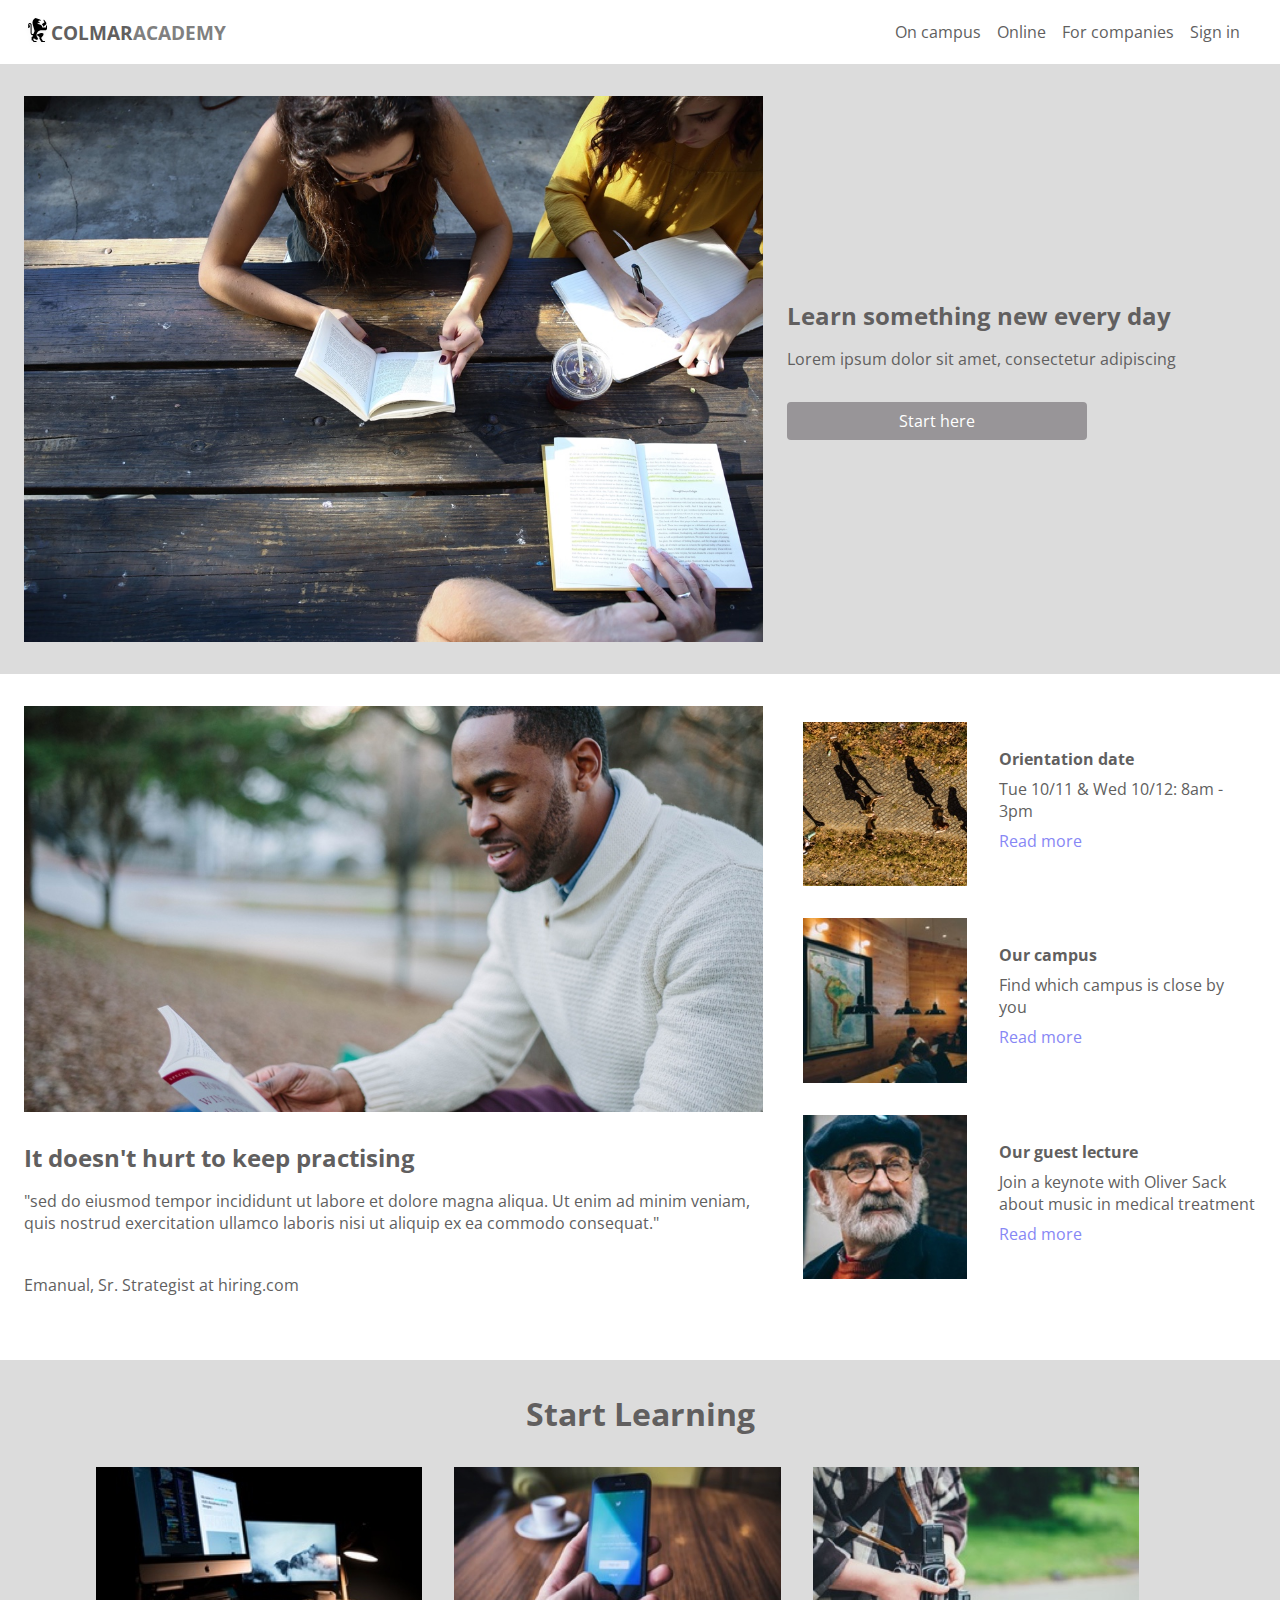
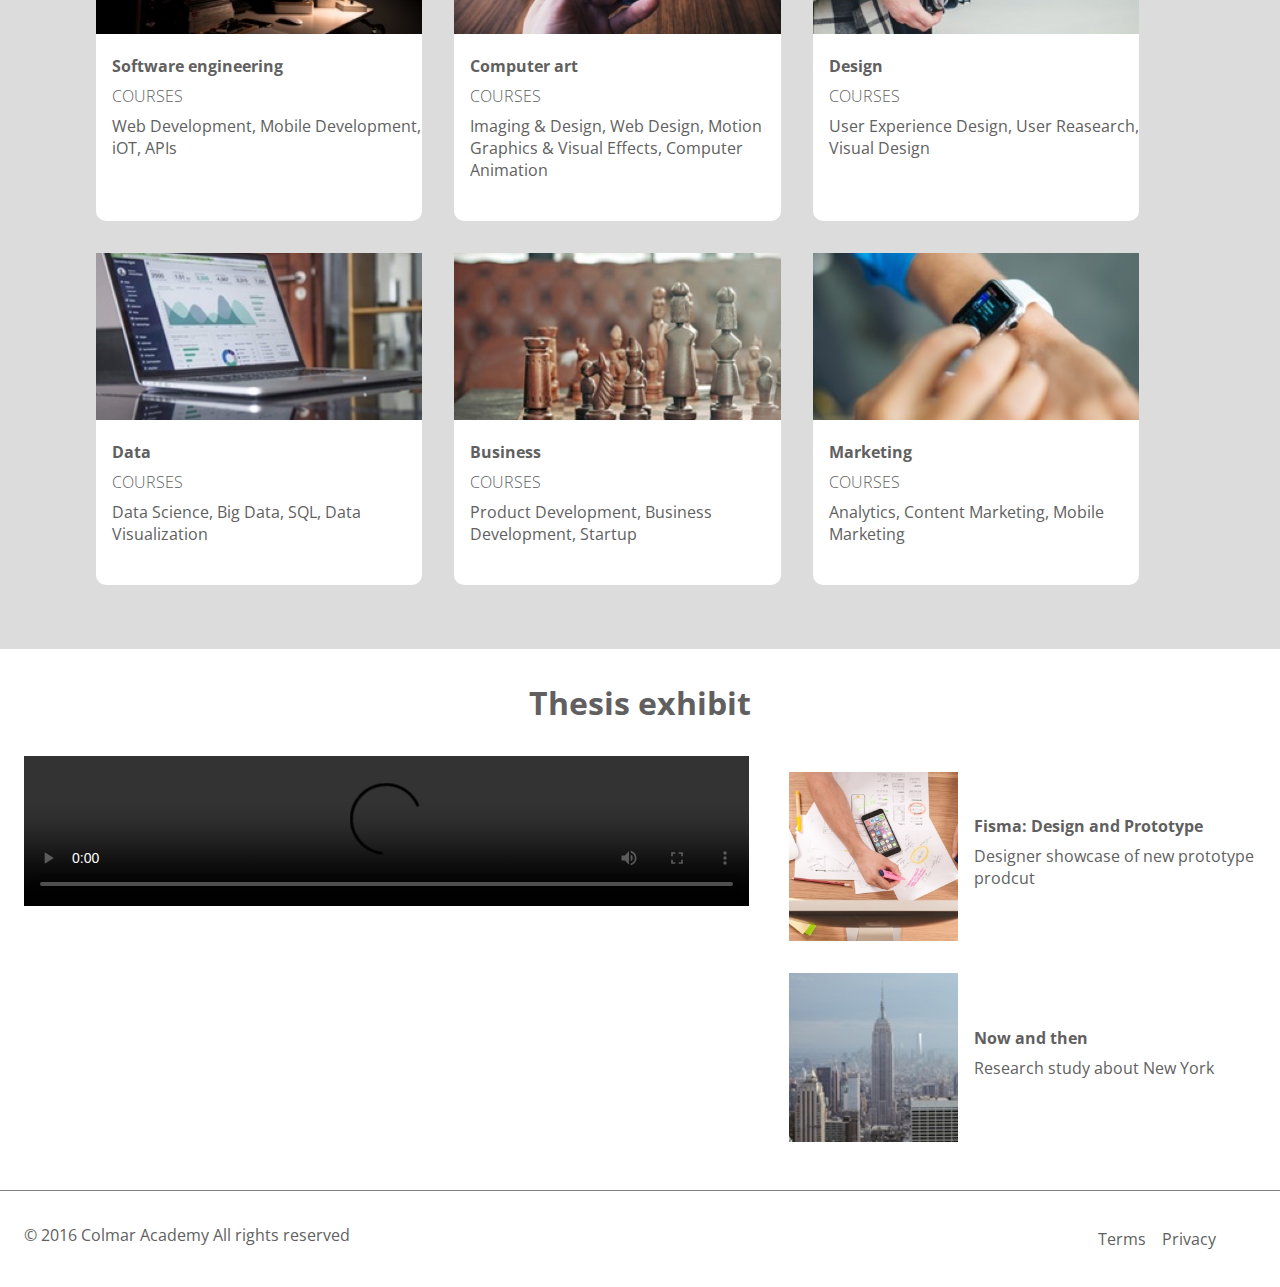
==== colmaracademy/index.html @ e24224a9 "desktop version" ====
<!doctype html>
  <html lang='en'>
    <head>
      <meta charset='UTF-8'/>
      <title>Colmar Academy</title>
      <link type="text/css" rel="stylesheet" href="./resources/css/style.css"/>
      <link href="https://fonts.googleapis.com/css?family=Open+Sans:300,400,600,700" rel="stylesheet">

    </head>
      <body>

        <!-- Begin Header -->

        <header>
          <div class="page-header">
            <div class="header-logo">
              <img src="./resources/media/images/ic-logo.svg"/>
              <h3>COLMAR</h3>
              <h3>ACADEMY</h3>
            </div>
            <nav>
              <ul>
                <li><a href="#">On campus</a></li>
                <li><a href="#">Online</a></li>
                <li><a href="#">For companies</a></li>
                <li><a href="#">Sign in</a></li>
              </ul>
            </nav>
          </div>
        </header>

        <!-- End Header -->

        <!-- Begin Banner -->


          <div class="banner flex-container">
            <img src="./resources/media/images/banner.jpg"/>
            <div class="banner-text">
              <h2>Learn something new every day</h2>
              <p>Lorem ipsum dolor sit amet,
              consectetur adipiscing</p>
                <div class="banner-button">
                  <p><a href="#">Start here</a></p>
                </div>
            </div>
          </div>


        <!-- End Banner -->

        <!-- Begin main-content -->


          <div class="main-content flex-container">
            <div class="left-col">
              <img src="./resources/media/images/information-main.jpg"/>
              <h2>It doesn't hurt to keep practising</h2>
              <p>"sed do eiusmod tempor incididunt ut labore et dolore magna aliqua. Ut enim ad minim veniam, quis nostrud exercitation ullamco laboris nisi ut aliquip ex ea commodo consequat."</p>
              <p>Emanual, Sr. Strategist at hiring.com</p>
            </div>
                <div class="right-col">
                  <div class="content-block">
                    <img src="./resources/media/images/information-orientation.jpg"/>
                      <div class="content-block-text">
                        <h4>Orientation date</h4>
                        <p>Tue 10/11 &amp; Wed 10/12: 8am - 3pm</p>
                        <a href="a">Read more</a>
                      </div>
                  </div>
                  <div class="content-block">
                    <img src="./resources/media/images/information-campus.jpg"/>
                      <div class="content-block-text">
                          <h4>Our campus</h4>
                          <p>Find which campus is close by you</p>
                          <a href="#">Read more</a>
                      </div>
                  </div>
                  <div class="content-block">
                    <img src="./resources/media/images/information-guest-lecture.jpg"/>
                      <div class="content-block-text">
                        <h4>Our guest lecture</h4>
                        <p>Join a keynote with Oliver Sack about music in medical treatment</p>
                        <a href="#">Read more</a>
                      </div>
                  </div>
                </div>
          </div>


        <!-- End main-content -->

        <!-- Begin learning -->

        <div class="learning">
          <div class="learning-headline">
            <h1>Start Learning</h1>
            </div> <!-- end learning-headline -->
              <div class="learning-blocks">
                <div class="learning-block">
                    <img src="./resources/media/images/course-software.jpg"/>
                      <div class="learning-block-text">
                        <h4>Software engineering</h4>
                        <p><a href="#">Courses</a></p>
                        <p>Web Development, Mobile Development, iOT, APIs</p>
                      </div>
                  </div>
                  <div class="learning-block">
                    <img src="./resources/media/images/course-computer-art.jpg"/>
                      <div class="learning-block-text">
                        <h4>Computer art</h4>
                        <p><a href="#">Courses</a></p>
                        <p>Imaging &amp; Design, Web Design, Motion Graphics &amp; Visual Effects, Computer Animation</p>
                      </div>
                  </div>
                  <div class="learning-block">
                    <img src="./resources/media/images/course-design.jpg"/>
                      <div class="learning-block-text">
                        <h4>Design</h4>
                        <p><a href="#">Courses</a></p>
                        <p>User Experience Design, User Reasearch, Visual Design</p>
                      </div>
                  </div>
                  <div class="learning-block">
                    <img src="./resources/media/images/course-data.jpg"/>
                      <div class="learning-block-text">
                        <h4>Data</h4>
                        <p><a href="#">Courses</a></p>
                        <p>Data Science, Big Data, SQL, Data Visualization</p>
                      </div>
                  </div>
                  <div class="learning-block">
                    <img src="./resources/media/images/course-business.jpg"/>
                      <div class="learning-block-text">
                        <h4>Business</h4>
                        <p><a href="#">Courses</a></p>
                        <p>Product Development, Business Development, Startup</p>
                      </div>
                  </div>
                  <div class="learning-block">
                    <img src="./resources/media/images/course-marketing.jpg"/>
                      <div class="learning-block-text">
                        <h4>Marketing</h4>
                        <p><a href="#">Courses</a></p>
                        <p>Analytics, Content Marketing, Mobile Marketing</p>
                      </div>
                  </div>
                </div>
              </div> <!-- end learning-blocks -->



        <!-- End Learning -->

        <!-- Begin Thesis -->


          <div class="thesis">
            <div class="thesis-headline">
              <h1>Thesis exhibit</h1>
            </div>
            <div class="thesis-flex">
            <div class="thesis-left-col">
              <video src="./resources/media/videos/thesis.mp4" controls/>
              <h1>Reimagine urban</h1>
              <p>Lorem ipsum dolor sit amet, consectetur adipiscing elit. Donec sit amet accumsan odio. Sed sed suscipit diam. Interdum et malesuada fames ac ante ipsum primis in faucibus. Suspendisse orci metus, sagittis id tellus nec, consectetur pulvinar tellus. Nam a magna porttitor, ullamcorper lacus sit amet, efficitur tellus. </p>
            </div>
                <div class="thesis-right-col">
                  <div class="thesis-content-block">
                    <img src="./resources/media/images/thesis-fisma.jpg"/>
                      <div class="thesis-content-block-text">
                        <h4>Fisma: Design and Prototype</h4>
                        <p>Designer showcase of new prototype prodcut</p>
                      </div>
                  </div>
                  <div class="thesis-content-block">
                    <img src="./resources/media/images/thesis-now-and-then.jpg"/>
                      <div class="thesis-content-block-text">
                          <h4>Now and then</h4>
                          <p>Research study about New York</p>
                      </div>
                  </div>
              </div>
            </div>
          </div> <!-- end thesis -->


        <!-- End Thesis -->

        <!-- Begin Footer -->

        <footer>
          <div class="page-footer">
            <p>&copy; 2016 Colmar Academy All rights reserved</p>
            <nav>
              <ul>
                <li><a href="#">Terms</a></li>
                <li><a href="#">Privacy</a></li>
            </nav>
          </div>

        </footer>

        <!-- End Footer -->

      </body>
    </html>
---- colmaracademy/resources/css/style.css ----
* {
  margin: 0;
  padding: 0;
}

html {
    font-family: 'Open Sans', sans-serif;

}

p, h1, h2, h3, h4, a {
    color: #615f5f;
    text-decoration: none;
}

p {
    padding-bottom: 8px;
}

h4 {
    padding-bottom: 8px;
}

/******************************************************************************
Header Section
******************************************************************************/

header {

}

.page-header {
    display: flex;
    justify-content: space-between;
    align-items: center;
    height: 64px;
}

.header-logo {
    display: flex;
    align-items: center;
    height: 32px;
}

.header-logo img {
    padding-left: 24px;
}

.header-logo h3:last-child {
    color: grey;
}

nav ul {
    display: flex;
    list-style: none;
}

nav ul a {
    text-decoration: none;
    color:
}

nav a:hover {
    color: #311e32;
}

nav li {
    padding-right: 16px;
}

nav ul:last-child {
  padding-right: 24px;

}



/* End Header Sections */

/******************************************************************************
 Banner Section
 *****************************************************************************/

.flex-container {
    display: flex;
    justify-content: center;
    padding: 32px 24px;
}

.banner {
    background: #dcdcdc;
}


.banner img {
    width: 60%;
}

.banner-text {
    display: flex;
    flex-direction: column;
    justify-content: center;
    width: 40%;
    margin-left: 24px;
}

.banner-text h2 {
    padding-bottom: 1rem;
}

.banner-text p {
    padding-bottom: 2rem;
}



.banner-button {
    background-color: #989598;
    text-align: center;
    width: 300px;
    transition: all 2s linear;
    border-radius: 4px;

}

.banner-button p {
    padding: 8px 0;
}

.banner-button a {
    text-decoration: none;
    color: white;
}

.banner-button:hover {
    background-color: #311e32;
}


/*****************************************************************************
 Main Content Section
 *****************************************************************************/

.main-content {

}

.left-col {
    width: 60%;
}

.left-col img {
    width: 100%;
    margin: 0 24px 24px 0;
}

.left-col h2 {
    padding-bottom: 1rem;
}

.left-col p:last-child {
    padding: 32px 0;
}

.right-col {
    width: 40%;
    display: flex;
    flex-direction: column;
}

.content-block {
    height: auto;
    display: flex;
    align-items: center;
    margin-left: 24px;
    transition: all 2s linear;
}

.content-block img {
    width: 35%;
    height: auto;
    padding: 16px;
}

.content-block:hover {
    background-color: #311e32;
}

.content-block-text {
    padding: 16px 0 24px 16px;
}

.content-block-text a {
    text-decoration: none;
    color: #8787f5;
}




/*****************************************************************************
  Learning Section
*******************************************************************************/

.learning {
    background-color: #dcdcdc;
    padding: 32px 24px;
}

.learning-blocks {
    display: flex;
    flex-wrap: wrap;
    padding: 32px 72px 0px 72px;
}

.learning-block {
    border-radius: 10px;
    margin: 0px 32px 32px 0px;
    background: white;
    width: 30%;
    transition: all 2s linear;
}

.learning-block:hover {
    background-color: #311e32;
}

.learning-block img {
    width: 100%;
    height: auto;
}

.learning-block-text {
    padding: 16px 0 32px 16px;
}

.learning-block-text p:nth-of-type(1) {
    font-weight: 100;
    text-transform: uppercase;
}

.learning-headline {
    text-align: center;
}

/*******************************************************************************
  Thesis Section
********************************************************************************/

.thesis {

    display: flex;
    flex-direction: column;
    padding: 32px 24px;
}

.thesis-flex {
    display: flex;
    justify-content: center;
}

.thesis-left-col {
    width: 60%;
}

.thesis-left-col video {
    width: 100%;
}

.thesis-right-col {
    width: 40%;
    display: flex;
    flex-direction: column;
    margin-left: 24px;
}

.thesis-content-block {
    height: auto;
    display: flex;
    align-items: center;
    transition: all 2s linear;
}

.thesis-content-block img {
    width: 35%;
    height: auto;
    padding: 16px;

}

.thesis-content-block:hover {
    background-color: #311e32;
}

.thesis-headline {
    margin-bottom: 32px;
    text-align: center;
}

/******************************************************************************
Page Footer
*******************************************************************************/

.page-footer {
    display: flex;
    justify-content: space-between;
    align-items: center;
    height: 64px;
    padding: 16px 24px;
    border-top: solid 1px grey;
}
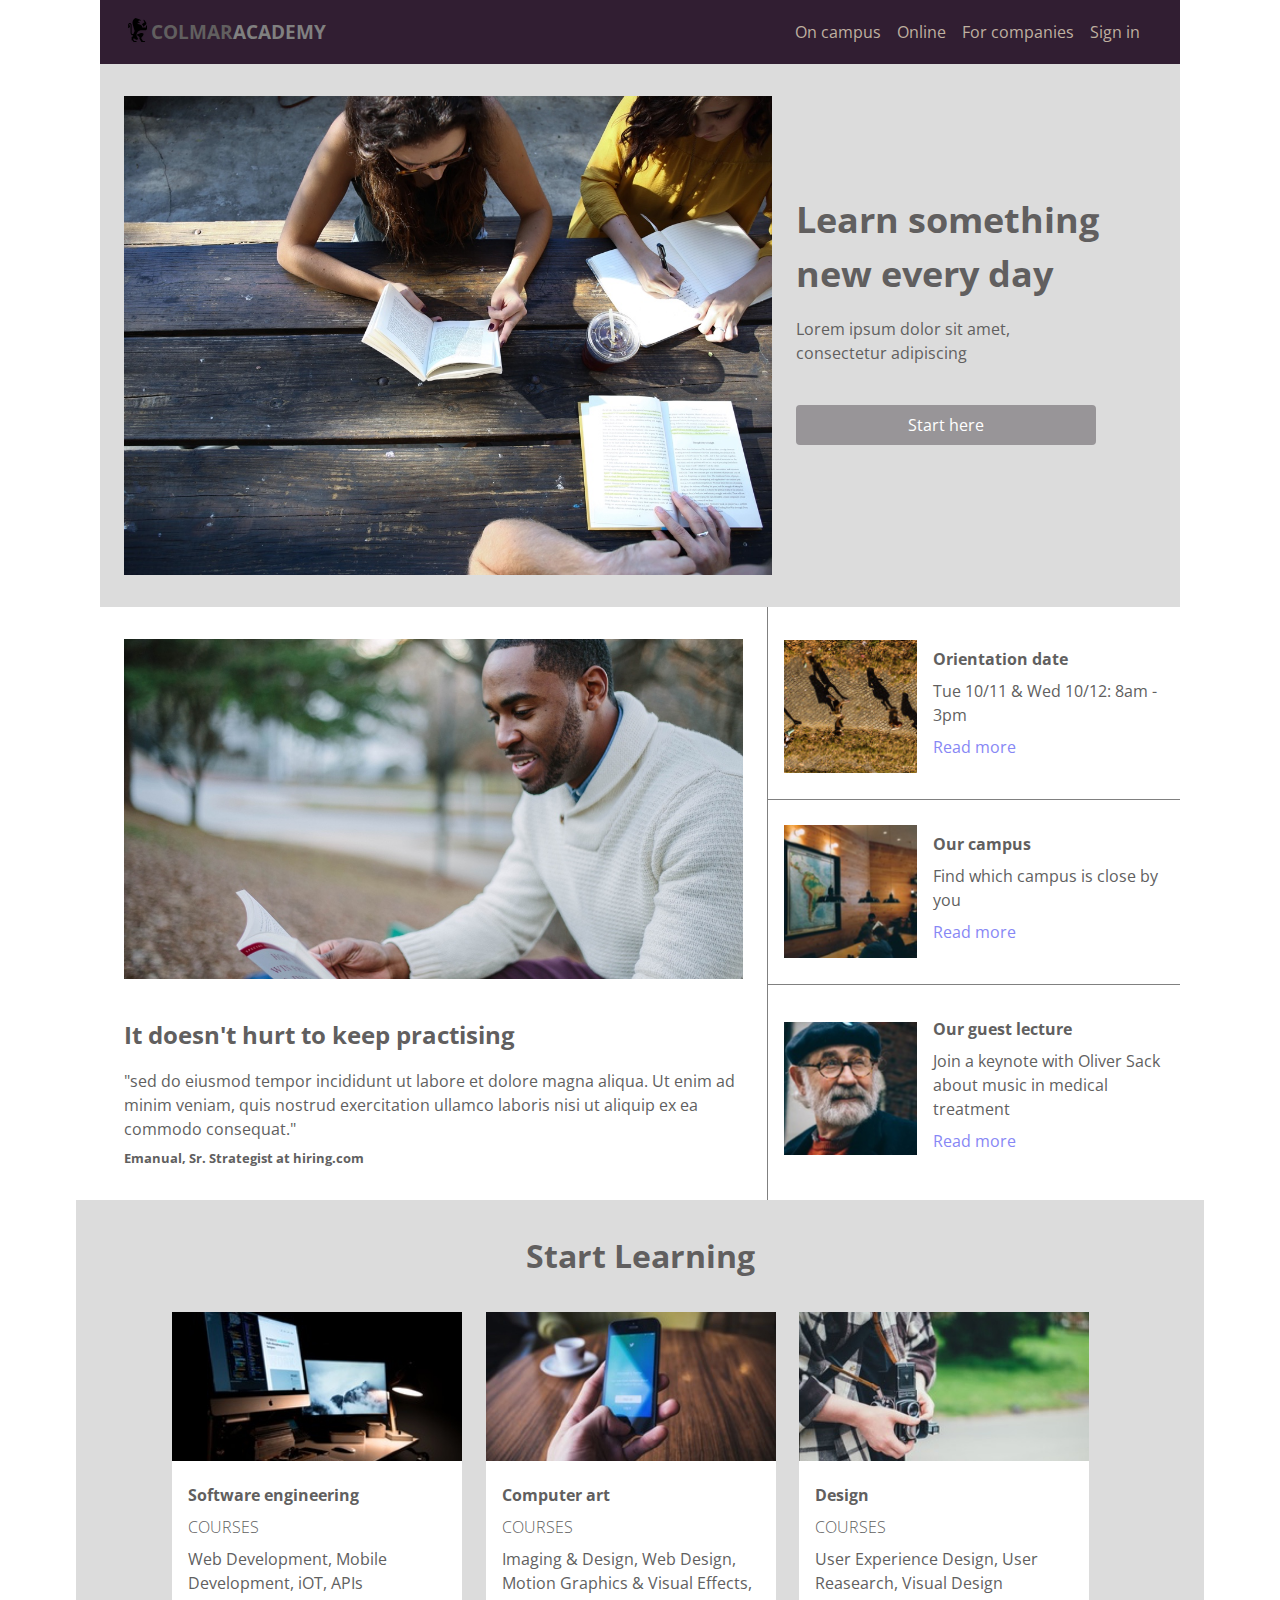
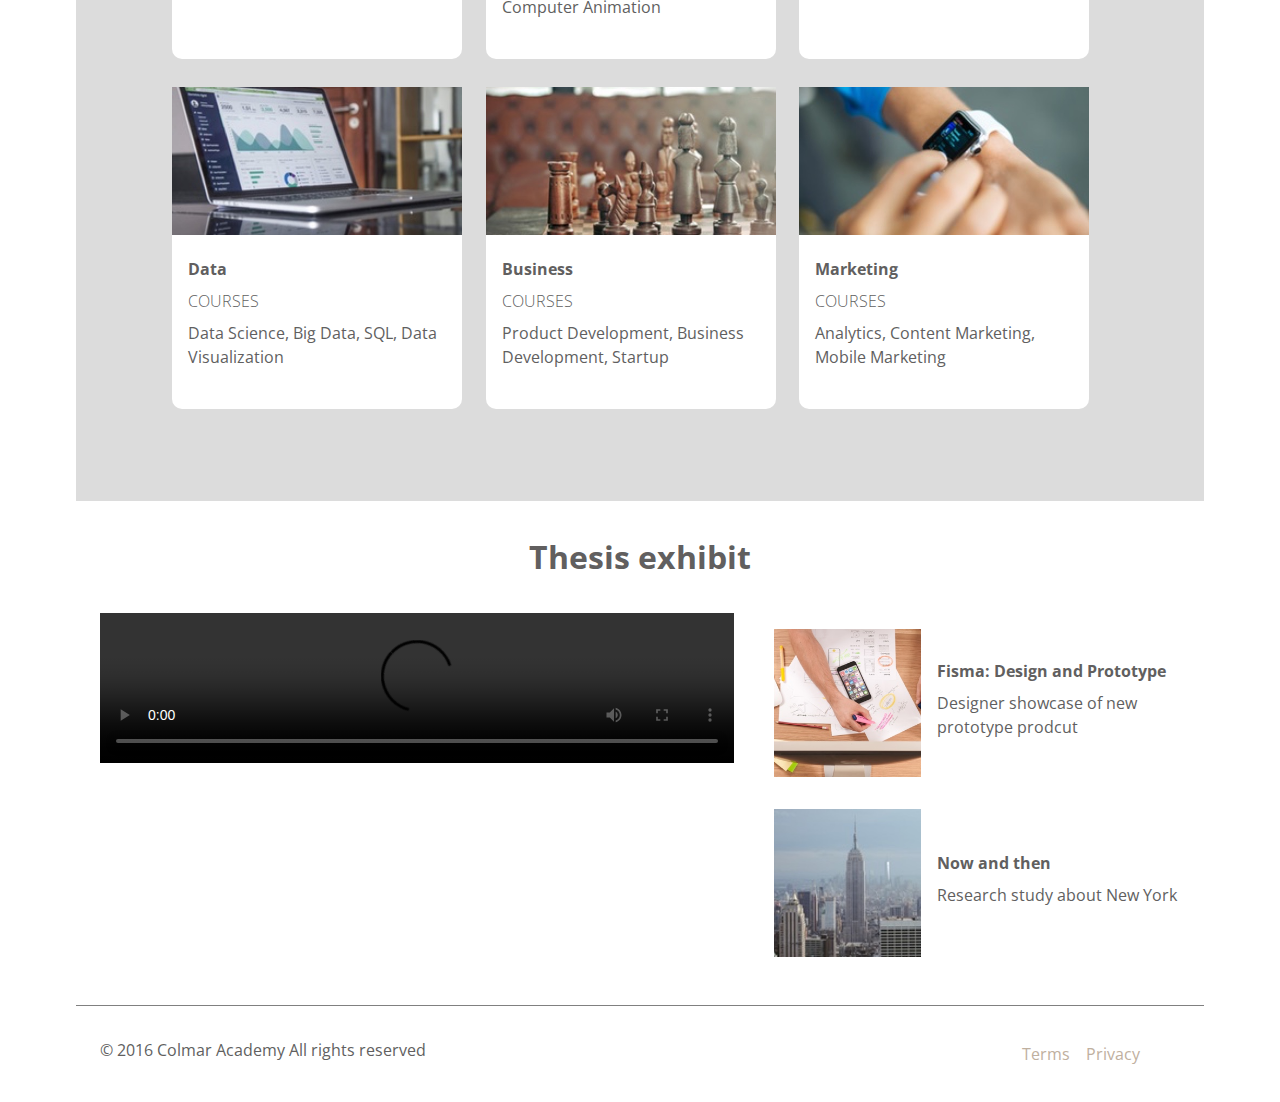
==== commit 8afc3579: "yeah" ====
--- a/colmaracademy/index.html
+++ b/colmaracademy/index.html
@@ -1,207 +1,220 @@
-<!doctype html>
-  <html lang='en'>
-    <head>
-      <meta charset='UTF-8'/>
-      <title>Colmar Academy</title>
-      <link type="text/css" rel="stylesheet" href="./resources/css/style.css"/>
-      <link href="https://fonts.googleapis.com/css?family=Open+Sans:300,400,600,700" rel="stylesheet">
-
-    </head>
-      <body>
-
-        <!-- Begin Header -->
-
-        <header>
-          <div class="page-header">
-            <div class="header-logo">
-              <img src="./resources/media/images/ic-logo.svg"/>
-              <h3>COLMAR</h3>
-              <h3>ACADEMY</h3>
-            </div>
-            <nav>
-              <ul>
-                <li><a href="#">On campus</a></li>
-                <li><a href="#">Online</a></li>
-                <li><a href="#">For companies</a></li>
-                <li><a href="#">Sign in</a></li>
-              </ul>
-            </nav>
-          </div>
-        </header>
-
-        <!-- End Header -->
-
-        <!-- Begin Banner -->
-
-
-          <div class="banner flex-container">
-            <img src="./resources/media/images/banner.jpg"/>
-            <div class="banner-text">
-              <h2>Learn something new every day</h2>
-              <p>Lorem ipsum dolor sit amet,
-              consectetur adipiscing</p>
-                <div class="banner-button">
-                  <p><a href="#">Start here</a></p>
-                </div>
-            </div>
-          </div>
-
-
-        <!-- End Banner -->
-
-        <!-- Begin main-content -->
-
-
-          <div class="main-content flex-container">
-            <div class="left-col">
-              <img src="./resources/media/images/information-main.jpg"/>
-              <h2>It doesn't hurt to keep practising</h2>
-              <p>"sed do eiusmod tempor incididunt ut labore et dolore magna aliqua. Ut enim ad minim veniam, quis nostrud exercitation ullamco laboris nisi ut aliquip ex ea commodo consequat."</p>
-              <p>Emanual, Sr. Strategist at hiring.com</p>
-            </div>
-                <div class="right-col">
-                  <div class="content-block">
-                    <img src="./resources/media/images/information-orientation.jpg"/>
-                      <div class="content-block-text">
-                        <h4>Orientation date</h4>
-                        <p>Tue 10/11 &amp; Wed 10/12: 8am - 3pm</p>
-                        <a href="a">Read more</a>
-                      </div>
-                  </div>
-                  <div class="content-block">
-                    <img src="./resources/media/images/information-campus.jpg"/>
-                      <div class="content-block-text">
-                          <h4>Our campus</h4>
-                          <p>Find which campus is close by you</p>
-                          <a href="#">Read more</a>
-                      </div>
-                  </div>
-                  <div class="content-block">
-                    <img src="./resources/media/images/information-guest-lecture.jpg"/>
-                      <div class="content-block-text">
-                        <h4>Our guest lecture</h4>
-                        <p>Join a keynote with Oliver Sack about music in medical treatment</p>
-                        <a href="#">Read more</a>
-                      </div>
-                  </div>
-                </div>
-          </div>
-
-
-        <!-- End main-content -->
-
-        <!-- Begin learning -->
-
-        <div class="learning">
-          <div class="learning-headline">
-            <h1>Start Learning</h1>
-            </div> <!-- end learning-headline -->
-              <div class="learning-blocks">
-                <div class="learning-block">
-                    <img src="./resources/media/images/course-software.jpg"/>
-                      <div class="learning-block-text">
-                        <h4>Software engineering</h4>
-                        <p><a href="#">Courses</a></p>
-                        <p>Web Development, Mobile Development, iOT, APIs</p>
-                      </div>
-                  </div>
-                  <div class="learning-block">
-                    <img src="./resources/media/images/course-computer-art.jpg"/>
-                      <div class="learning-block-text">
-                        <h4>Computer art</h4>
-                        <p><a href="#">Courses</a></p>
-                        <p>Imaging &amp; Design, Web Design, Motion Graphics &amp; Visual Effects, Computer Animation</p>
-                      </div>
-                  </div>
-                  <div class="learning-block">
-                    <img src="./resources/media/images/course-design.jpg"/>
-                      <div class="learning-block-text">
-                        <h4>Design</h4>
-                        <p><a href="#">Courses</a></p>
-                        <p>User Experience Design, User Reasearch, Visual Design</p>
-                      </div>
-                  </div>
-                  <div class="learning-block">
-                    <img src="./resources/media/images/course-data.jpg"/>
-                      <div class="learning-block-text">
-                        <h4>Data</h4>
-                        <p><a href="#">Courses</a></p>
-                        <p>Data Science, Big Data, SQL, Data Visualization</p>
-                      </div>
-                  </div>
-                  <div class="learning-block">
-                    <img src="./resources/media/images/course-business.jpg"/>
-                      <div class="learning-block-text">
-                        <h4>Business</h4>
-                        <p><a href="#">Courses</a></p>
-                        <p>Product Development, Business Development, Startup</p>
-                      </div>
-                  </div>
-                  <div class="learning-block">
-                    <img src="./resources/media/images/course-marketing.jpg"/>
-                      <div class="learning-block-text">
-                        <h4>Marketing</h4>
-                        <p><a href="#">Courses</a></p>
-                        <p>Analytics, Content Marketing, Mobile Marketing</p>
-                      </div>
-                  </div>
-                </div>
-              </div> <!-- end learning-blocks -->
-
-
-
-        <!-- End Learning -->
-
-        <!-- Begin Thesis -->
-
-
-          <div class="thesis">
-            <div class="thesis-headline">
-              <h1>Thesis exhibit</h1>
-            </div>
-            <div class="thesis-flex">
-            <div class="thesis-left-col">
-              <video src="./resources/media/videos/thesis.mp4" controls/>
-              <h1>Reimagine urban</h1>
-              <p>Lorem ipsum dolor sit amet, consectetur adipiscing elit. Donec sit amet accumsan odio. Sed sed suscipit diam. Interdum et malesuada fames ac ante ipsum primis in faucibus. Suspendisse orci metus, sagittis id tellus nec, consectetur pulvinar tellus. Nam a magna porttitor, ullamcorper lacus sit amet, efficitur tellus. </p>
-            </div>
-                <div class="thesis-right-col">
-                  <div class="thesis-content-block">
-                    <img src="./resources/media/images/thesis-fisma.jpg"/>
-                      <div class="thesis-content-block-text">
-                        <h4>Fisma: Design and Prototype</h4>
-                        <p>Designer showcase of new prototype prodcut</p>
-                      </div>
-                  </div>
-                  <div class="thesis-content-block">
-                    <img src="./resources/media/images/thesis-now-and-then.jpg"/>
-                      <div class="thesis-content-block-text">
-                          <h4>Now and then</h4>
-                          <p>Research study about New York</p>
-                      </div>
-                  </div>
-              </div>
-            </div>
-          </div> <!-- end thesis -->
-
-
-        <!-- End Thesis -->
-
-        <!-- Begin Footer -->
-
-        <footer>
-          <div class="page-footer">
-            <p>&copy; 2016 Colmar Academy All rights reserved</p>
-            <nav>
-              <ul>
-                <li><a href="#">Terms</a></li>
-                <li><a href="#">Privacy</a></li>
-            </nav>
-          </div>
-
-        </footer>
-
-        <!-- End Footer -->
-
-      </body>
-    </html>
+<!doctype html>
+  <html lang='en'>
+    <head>
+      <meta charset='UTF-8'/>
+      <title>Colmar Academy</title>
+      <link type="text/css" rel="stylesheet" href="./resources/css/style.css"/>
+      <link href="https://fonts.googleapis.com/css?family=Open+Sans:300,400,600,700" rel="stylesheet">
+
+    </head>
+      <body>
+
+        <!-- Begin Header -->
+
+        <header>
+          <div class="page-header container">
+            <div class="header-logo">
+              <img src="./resources/media/images/ic-logo.svg" alt="colmar academy logo"/>
+              <h3>COLMAR</h3>
+              <h3>ACADEMY</h3>
+            </div>
+            <nav>
+              <ul role="presentation">
+                <li><a href="#">On campus</a></li>
+                <li><a href="#">Online</a></li>
+                <li><a href="#">For companies</a></li>
+                <li><a href="#">Sign in</a></li>
+              </ul>
+            </nav>
+          </div>
+            <nav class="page-header-mobile">
+              <a href="#"><img src="./resources/media/images/ic-logo.svg"/></a>
+              <a href="#"><img src="./resources/media/images/ic-on-campus.svg"></a>
+              <a href="#"><img src="./resources/media/images/ic-online.svg"></a>
+              <a href="#"><img src="./resources/media/images/ic-login.svg"></a>
+            </nav>
+        </header>
+
+        <!-- End Header -->
+
+        <!-- Begin Banner -->
+
+
+          <div class="banner container">
+            <img src="./resources/media/images/banner.jpg" alt="students at a table"/>
+            <div class="banner-text right">
+              <h2>Learn something <br> new every day</h2>
+              <p>Lorem ipsum dolor sit amet,<br>
+              consectetur adipiscing</p>
+                <div class="banner-button">
+                  <p><a href="#">Start here</a></p>
+                </div>
+            </div>
+          </div>
+
+
+        <!-- End Banner -->
+
+        <!-- Begin main-content -->
+
+
+                  <div class="main-content container">
+                    <div class="main-left left" role="presentation">
+                      <img class="desktop-image" src="./resources/media/images/information-main.jpg" alt="student reading a book"/>
+                      <h2>It doesn't hurt to keep practising</h2>
+                      <p>"sed do eiusmod tempor incididunt ut labore et dolore magna aliqua. Ut enim ad minim veniam, quis nostrud exercitation ullamco laboris nisi ut aliquip ex ea commodo consequat."</p>
+                      <h5>Emanual, Sr. Strategist at hiring.com</h5>
+                    </div>
+                        <div class="infos right">
+                          <div class="content-block" role="presentation">
+                            <img class ="info-image desktop" src ="./resources/media/images/information-orientation.jpg" alt="birds eye view of students"/>
+                            <img class="info-image mobile" src="./resources/media/images/information-orientation-mobile.jpg" alt="birds eye view of students"/>
+                              <div class="content-block-text">
+                                <h4>Orientation date</h4>
+                                <p>Tue 10/11 &amp; Wed 10/12: 8am - 3pm</p>
+                                <a href="a">Read more</a>
+                              </div>
+                          </div>
+                          <div class="content-block campus" role="presentation">
+                            <img class="info-image desktop" src="./resources/media/images/information-campus.jpg" alt="view of a lecture theatre"/>
+                            <img class ="info-image mobile" src ="./resources/media/images/information-campus-mobile.jpg" alt="view of a lecture theatre"/>
+                              <div class="content-block-text">
+                                <h4>Our campus</h4>
+                                <p>Find which campus is close by you</p>
+                                <a href="a">Read more</a>
+                              </div>
+                          </div>
+                          <div class="content-block" role="presentation">
+                            <img class="info-image desktop" src="./resources/media/images/information-guest-lecture.jpg" alt="guest lecturer"/>
+                            <img class ="info-image mobile" src ="./resources/media/images/information-guest-lecture-mobile.jpg" alt="guest lecturer"/>
+                              <div class="content-block-text">
+                                <h4>Our guest lecture</h4>
+                                <p>Join a keynote with Oliver Sack<br> about music in medical treatment</p>
+                                <a href="a">Read more</a>
+                              </div>
+                          </div>
+                        </div>
+                  </div>
+
+
+
+        <!-- End main-content -->
+
+        <!-- Begin learning -->
+
+        <div class="learning container">
+          <div class="learning-headline">
+            <h1>Start Learning</h1>
+            </div>
+              <div class="learning-blocks">
+                <div class="learning-block">
+                    <img src="./resources/media/images/course-software.jpg" alt="computers and a lamp"/>
+                      <div class="learning-block-text">
+                        <h4>Software engineering</h4>
+                        <p><a href="#">Courses</a></p>
+                        <p>Web Development, Mobile Development, iOT, APIs</p>
+                        <div class="learning-block-text-mobile">
+                          <h4>Software Engineering</h4>
+                        </div>
+                      </div>
+                  </div>
+                  <div class="learning-block">
+                    <img src="./resources/media/images/course-computer-art.jpg" alt="hand holding a phone"/>
+                      <div class="learning-block-text">
+                        <h4>Computer art</h4>
+                        <p><a href="#">Courses</a></p>
+                        <p>Imaging &amp; Design, Web Design, Motion Graphics &amp; Visual Effects, Computer Animation</p>
+                      </div>
+                  </div>
+                  <div class="learning-block">
+                    <img src="./resources/media/images/course-design.jpg" alt="hand holding a camera"/>
+                      <div class="learning-block-text">
+                        <h4>Design</h4>
+                        <p><a href="#">Courses</a></p>
+                        <p>User Experience Design, User Reasearch, Visual Design</p>
+                      </div>
+                  </div>
+                  <div class="learning-block">
+                    <img src="./resources/media/images/course-data.jpg" alt="open laptop"/>
+                      <div class="learning-block-text">
+                        <h4>Data</h4>
+                        <p><a href="#">Courses</a></p>
+                        <p>Data Science, Big Data, SQL, Data Visualization</p>
+                      </div>
+                  </div>
+                  <div class="learning-block">
+                    <img src="./resources/media/images/course-business.jpg" alt="chess board with pieces"/>
+                      <div class="learning-block-text">
+                        <h4>Business</h4>
+                        <p><a href="#">Courses</a></p>
+                        <p>Product Development, Business Development, Startup</p>
+                      </div>
+                  </div>
+                  <div class="learning-block">
+                    <img src="./resources/media/images/course-marketing.jpg" alt="smart watch"/>
+                      <div class="learning-block-text">
+                        <h4>Marketing</h4>
+                        <p><a href="#">Courses</a></p>
+                        <p>Analytics, Content Marketing, Mobile Marketing</p>
+                      </div>
+                  </div>
+                </div>
+              </div>
+
+
+
+        <!-- End Learning -->
+
+        <!-- Thesis Section -->
+
+
+          <div class="thesis container">
+            <div class="thesis-headline">
+              <h1>Thesis exhibit</h1>
+            </div>
+            <div class="thesis-flex">
+            <div class="thesis-left-col">
+              <video src="./resources/media/videos/thesis.mp4" controls/>
+              <h1>Reimagine urban</h1>
+              <p>Lorem ipsum dolor sit amet, consectetur adipiscing elit. Donec sit amet accumsan odio. Sed sed suscipit diam. Interdum et malesuada fames ac ante ipsum primis in faucibus. Suspendisse orci metus, sagittis id tellus nec, consectetur pulvinar tellus. Nam a magna porttitor, ullamcorper lacus sit amet, efficitur tellus. </p>
+            </div>
+                <div class="thesis-right-col">
+                  <div class="thesis-knowledge-square">
+                    <img src="./resources/media/images/thesis-fisma.jpg" alt="student taking notes"/>
+                      <div class="thesis-knowledge-square-text">
+                        <h4>Fisma: Design and Prototype</h4>
+                        <p>Designer showcase of new prototype prodcut</p>
+                      </div>
+                  </div>
+                  <div class="thesis-knowledge-square">
+                    <img src="./resources/media/images/thesis-now-and-then.jpg" alt="view of a skyline"/>
+                      <div class="thesis-knowledge-square-text">
+                          <h4>Now and then</h4>
+                          <p>Research study about New York</p>
+                      </div>
+                  </div>
+              </div>
+            </div>
+          </div> <!-- end thesis -->
+
+
+        <!-- End Thesis Section -->
+
+        <!-- Begin Footer -->
+
+        <footer>
+          <div class="page-footer container">
+            <p>&copy; 2016 Colmar Academy All rights reserved</p>
+            <nav>
+              <ul>
+                <li><a href="#">Terms</a></li>
+                <li><a href="#">Privacy</a></li>
+            </nav>
+          </div>
+
+        </footer>
+
+        <!-- End Footer -->
+
+      </body>
+    </html>
--- a/colmaracademy/resources/css/style.css
+++ b/colmaracademy/resources/css/style.css
@@ -1,311 +1,439 @@
-* {
-  margin: 0;
-  padding: 0;
-}
-
-html {
-    font-family: 'Open Sans', sans-serif;
-
-}
-
-p, h1, h2, h3, h4, a {
-    color: #615f5f;
-    text-decoration: none;
-}
-
-p {
-    padding-bottom: 8px;
-}
-
-h4 {
-    padding-bottom: 8px;
-}
-
-/******************************************************************************
-Header Section
-******************************************************************************/
-
-header {
-
-}
-
-.page-header {
-    display: flex;
-    justify-content: space-between;
-    align-items: center;
-    height: 64px;
-}
-
-.header-logo {
-    display: flex;
-    align-items: center;
-    height: 32px;
-}
-
-.header-logo img {
-    padding-left: 24px;
-}
-
-.header-logo h3:last-child {
-    color: grey;
-}
-
-nav ul {
-    display: flex;
-    list-style: none;
-}
-
-nav ul a {
-    text-decoration: none;
-    color:
-}
-
-nav a:hover {
-    color: #311e32;
-}
-
-nav li {
-    padding-right: 16px;
-}
-
-nav ul:last-child {
-  padding-right: 24px;
-
-}
-
-
-
-/* End Header Sections */
-
-/******************************************************************************
- Banner Section
- *****************************************************************************/
-
-.flex-container {
-    display: flex;
-    justify-content: center;
-    padding: 32px 24px;
-}
-
-.banner {
-    background: #dcdcdc;
-}
-
-
-.banner img {
-    width: 60%;
-}
-
-.banner-text {
-    display: flex;
-    flex-direction: column;
-    justify-content: center;
-    width: 40%;
-    margin-left: 24px;
-}
-
-.banner-text h2 {
-    padding-bottom: 1rem;
-}
-
-.banner-text p {
-    padding-bottom: 2rem;
-}
-
-
-
-.banner-button {
-    background-color: #989598;
-    text-align: center;
-    width: 300px;
-    transition: all 2s linear;
-    border-radius: 4px;
-
-}
-
-.banner-button p {
-    padding: 8px 0;
-}
-
-.banner-button a {
-    text-decoration: none;
-    color: white;
-}
-
-.banner-button:hover {
-    background-color: #311e32;
-}
-
-
-/*****************************************************************************
- Main Content Section
- *****************************************************************************/
-
-.main-content {
-
-}
-
-.left-col {
-    width: 60%;
-}
-
-.left-col img {
-    width: 100%;
-    margin: 0 24px 24px 0;
-}
-
-.left-col h2 {
-    padding-bottom: 1rem;
-}
-
-.left-col p:last-child {
-    padding: 32px 0;
-}
-
-.right-col {
-    width: 40%;
-    display: flex;
-    flex-direction: column;
-}
-
-.content-block {
-    height: auto;
-    display: flex;
-    align-items: center;
-    margin-left: 24px;
-    transition: all 2s linear;
-}
-
-.content-block img {
-    width: 35%;
-    height: auto;
-    padding: 16px;
-}
-
-.content-block:hover {
-    background-color: #311e32;
-}
-
-.content-block-text {
-    padding: 16px 0 24px 16px;
-}
-
-.content-block-text a {
-    text-decoration: none;
-    color: #8787f5;
-}
-
-
-
-
-/*****************************************************************************
-  Learning Section
-*******************************************************************************/
-
-.learning {
-    background-color: #dcdcdc;
-    padding: 32px 24px;
-}
-
-.learning-blocks {
-    display: flex;
-    flex-wrap: wrap;
-    padding: 32px 72px 0px 72px;
-}
-
-.learning-block {
-    border-radius: 10px;
-    margin: 0px 32px 32px 0px;
-    background: white;
-    width: 30%;
-    transition: all 2s linear;
-}
-
-.learning-block:hover {
-    background-color: #311e32;
-}
-
-.learning-block img {
-    width: 100%;
-    height: auto;
-}
-
-.learning-block-text {
-    padding: 16px 0 32px 16px;
-}
-
-.learning-block-text p:nth-of-type(1) {
-    font-weight: 100;
-    text-transform: uppercase;
-}
-
-.learning-headline {
-    text-align: center;
-}
-
-/*******************************************************************************
-  Thesis Section
-********************************************************************************/
-
-.thesis {
-
-    display: flex;
-    flex-direction: column;
-    padding: 32px 24px;
-}
-
-.thesis-flex {
-    display: flex;
-    justify-content: center;
-}
-
-.thesis-left-col {
-    width: 60%;
-}
-
-.thesis-left-col video {
-    width: 100%;
-}
-
-.thesis-right-col {
-    width: 40%;
-    display: flex;
-    flex-direction: column;
-    margin-left: 24px;
-}
-
-.thesis-content-block {
-    height: auto;
-    display: flex;
-    align-items: center;
-    transition: all 2s linear;
-}
-
-.thesis-content-block img {
-    width: 35%;
-    height: auto;
-    padding: 16px;
-
-}
-
-.thesis-content-block:hover {
-    background-color: #311e32;
-}
-
-.thesis-headline {
-    margin-bottom: 32px;
-    text-align: center;
-}
-
-/******************************************************************************
-Page Footer
-*******************************************************************************/
-
-.page-footer {
-    display: flex;
-    justify-content: space-between;
-    align-items: center;
-    height: 64px;
-    padding: 16px 24px;
-    border-top: solid 1px grey;
-}
+* {
+    margin: 0;
+    padding: 0;
+}
+
+html {
+    font-family: 'Open Sans', sans-serif;
+    line-height: 1.5;
+
+}
+
+.container {
+    max-width: 1080px;
+    margin: 0 auto;
+}
+
+p, h1, h2, h3, h4, h5, a {
+    color: #615f5f;
+    text-decoration: none;
+}
+
+p {
+    padding-bottom: 8px;
+}
+
+h4 {
+    padding-bottom: 8px;
+}
+
+/******************************************************************************
+Header Section
+******************************************************************************/
+
+.page-header {
+    display: flex;
+    justify-content: space-between;
+    align-items: center;
+    height: 64px;
+    background-color: #311e32;
+}
+
+.header-logo {
+    display: flex;
+    align-items: center;
+    height: 32px;
+}
+
+.header-logo img {
+    padding-left: 24px;
+}
+
+.header-logo h3:last-child {
+    color: grey;
+}
+
+nav ul {
+    display: flex;
+    list-style: none;
+}
+
+nav a:hover {
+    color: white;
+}
+
+nav a {
+    transition: color 0.5s ease-in;
+    text-decoration: none;
+    color: #bfb0a0;
+}
+
+nav li {
+    padding-right: 16px;
+}
+
+
+nav ul:last-child {
+    padding-right: 24px;
+
+}
+
+.page-header-mobile {
+    display: none;
+}
+
+
+
+
+
+/******************************************************************************
+ Banner Section
+ *****************************************************************************/
+
+
+.banner {
+    display: flex;
+    justify-content: center;
+    align-items: center;
+    background: #dcdcdc;
+
+}
+
+
+.banner img {
+    width: 60%;
+    padding: 32px 24px;
+}
+
+.banner-text h2 {
+    margin-bottom: 1rem;
+    font-size: 2.25rem;
+}
+
+.banner-text p {
+    margin-bottom: 2rem;
+}
+
+.banner-button {
+    background-color: #989598;
+    text-align: center;
+    max-width: 300px;
+    transition: all 2s linear;
+    border-radius: 4px;
+}
+
+.banner-button:hover {
+    background-color: #311e32;
+}
+
+.banner-button p {
+    padding: 8px 0;
+}
+
+.banner-button a {
+    text-decoration: none;
+    color: white;
+}
+
+/*****************************************************************************
+ Main Content Section
+ *****************************************************************************/
+.main-content {
+    display: flex;
+}
+
+ .main-left {
+    padding: 32px 24px;
+ }
+
+ .left {
+    width: 60%;
+ }
+
+ .main-left img {
+    width: 100%;
+    margin-bottom: 32px;
+ }
+
+ .main-left h2 {
+    padding-bottom: 1rem;
+ }
+
+ .main-left p:last-child {
+    padding: 32px 0;
+ }
+
+ .infos {
+    display: flex;
+    flex-direction: column;
+    justify-content: center;
+    border-left: 1px solid grey;
+ }
+
+ .right {
+    width: 40%;
+ }
+
+ .content-block {
+    display: flex;
+    align-items: center;
+    padding: 16px;
+    transition: background-color 2s linear;
+ }
+
+ .info-image {
+    width: 35%;
+    height: auto;
+
+}
+
+.mobile {
+    display: none;
+}
+
+ .campus {
+    border-top: 1px solid grey;
+    border-bottom: 1px solid grey;
+ }
+
+ .content-block:hover {
+    background-color: #311e32;
+ }
+
+ .content-block-text {
+    padding: 16px 0 24px 16px;
+ }
+
+ .content-block-text a {
+    text-decoration: none;
+    color: #8787f5;
+ }
+
+
+/*****************************************************************************
+  Learning Section
+*******************************************************************************/
+
+.learning {
+    background-color: #dcdcdc;
+    padding: 32px 24px;
+
+}
+
+.learning-blocks {
+    display: flex;
+    flex-wrap: wrap;
+    justify-content: space-between;
+    padding: 32px 72px;
+}
+
+.learning-block {
+    border-radius: 10px;
+    margin: 0px 2% 3% 0px;
+    background: white;
+    width: 31%;
+    transition: background-color 2s linear;
+}
+
+.learning-block:hover {
+    background-color: #311e32;
+}
+
+.learning-block img {
+    width: 100%;
+    height: auto;
+}
+
+
+.learning-block-text {
+    padding: 16px 0 32px 16px;
+}
+
+.learning-block-text p:nth-of-type(1) {
+    font-weight: 100;
+    text-transform: uppercase;
+}
+
+.learning-block-text-mobile {
+    display: none;
+}
+
+.learning-headline {
+    text-align: center;
+}
+
+/*******************************************************************************
+  Thesis Section
+********************************************************************************/
+
+.thesis {
+
+    display: flex;
+    flex-direction: column;
+    padding: 32px 24px;
+}
+
+.thesis-flex {
+    display: flex;
+    justify-content: center;
+}
+
+.thesis-left-col {
+    width: 60%;
+}
+
+.thesis-left-col video {
+    width: 100%;
+}
+
+.thesis-right-col {
+    width: 40%;
+    display: flex;
+    flex-direction: column;
+    margin-left: 24px;
+}
+
+.thesis-knowledge-square {
+    height: auto;
+    display: flex;
+    align-items: center;
+    transition: all 2s linear;
+}
+
+.thesis-knowledge-square img {
+    width: 35%;
+    height: auto;
+    padding: 16px;
+
+}
+
+.thesis-knowledge-square:hover {
+    background-color: #311e32;
+}
+
+.thesis-headline {
+    margin-bottom: 32px;
+    text-align: center;
+}
+
+/******************************************************************************
+Page Footer
+*******************************************************************************/
+
+.page-footer {
+    display: flex;
+    justify-content: space-between;
+    align-items: center;
+    height: 64px;
+    padding: 16px 24px;
+    border-top: solid 1px grey;
+}
+
+/*******************************************************************************
+Mobile Display
+********************************************************************************/
+
+@media only screen and (max-width:624px) {
+
+    .flex-container {
+        padding: 0;
+    }
+
+    .page-header {
+        display: none;
+    }
+
+    .page-header-mobile {
+        display: flex;
+        justify-content: space-around;
+        align-items: center;
+        height: 64px;
+    }
+
+    .banner {
+        flex-direction: column;
+    }
+
+    .banner img {
+        width: 100%;
+        margin-bottom: 32px;
+        padding: 0;
+    }
+
+    .banner-text {
+        width: 100%;
+        margin: 0;
+        text-align: center;
+
+    }
+
+    .banner-button {
+        max-width: none;
+    }
+
+    .main-left {
+        display: none;
+    }
+
+    .infos {
+        width: 100%;
+    }
+
+    .content-block {
+        flex-direction: column;
+    }
+
+    .campus {
+        border: none;
+    }
+
+    .info-image {
+        width: 100%
+    }
+
+    .mobile {
+        display: block;
+    }
+
+    .desktop {
+        display: none;
+    }
+    .learning-blocks {
+        flex-wrap: nowrap;
+        flex-direction: column;
+    }
+
+
+    .learning-block {
+        width: 100%;
+        margin-bottom: 8px;
+
+    }
+
+
+    .learning-block-text {
+        padding: 16px 0 24px 16px;
+    }
+
+    .learning-block img  {
+        display: none;
+    }
+
+    .learning-block-text p {
+      display: none;
+    }
+
+    .thesis-right-col {
+        display: none;
+    }
+
+    .thesis-left-col {
+        width: 100%;
+    }
+
+    .page-footer li {
+      display: none;
+    }
+
+
+}
